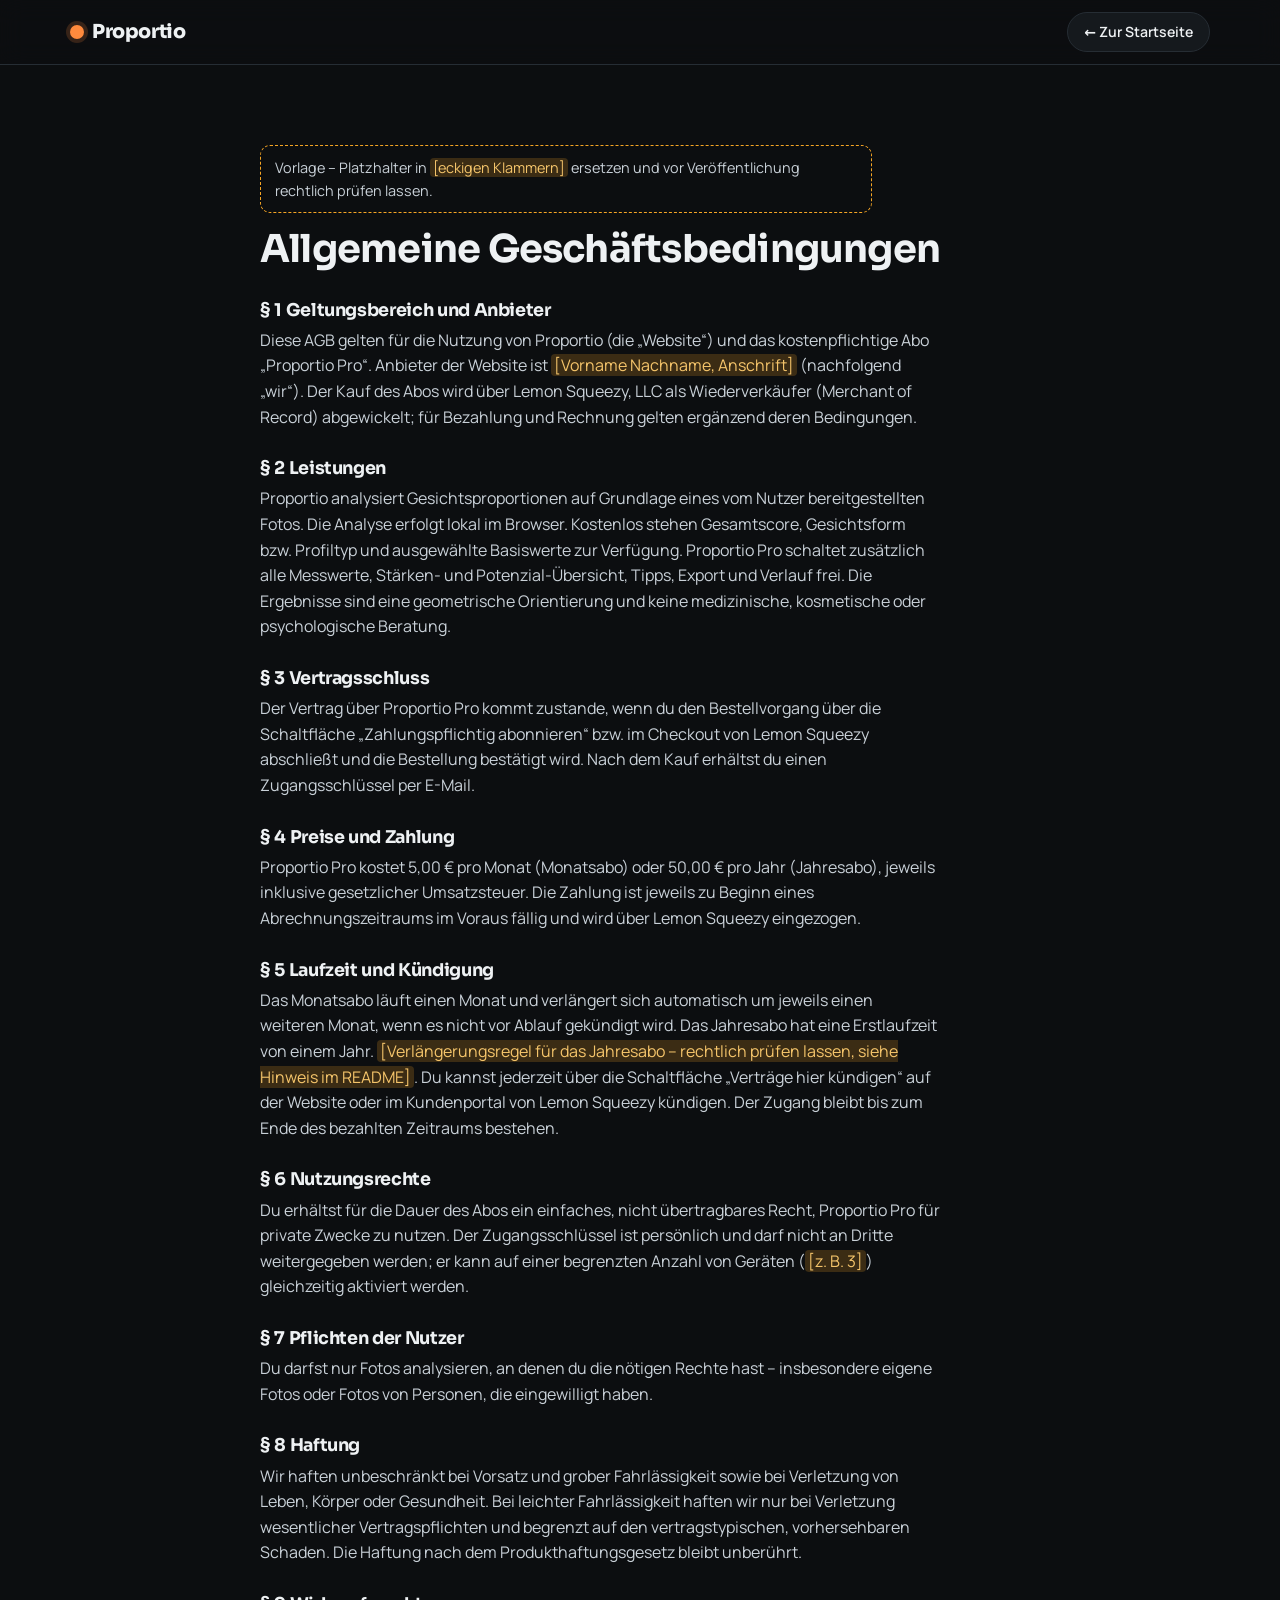
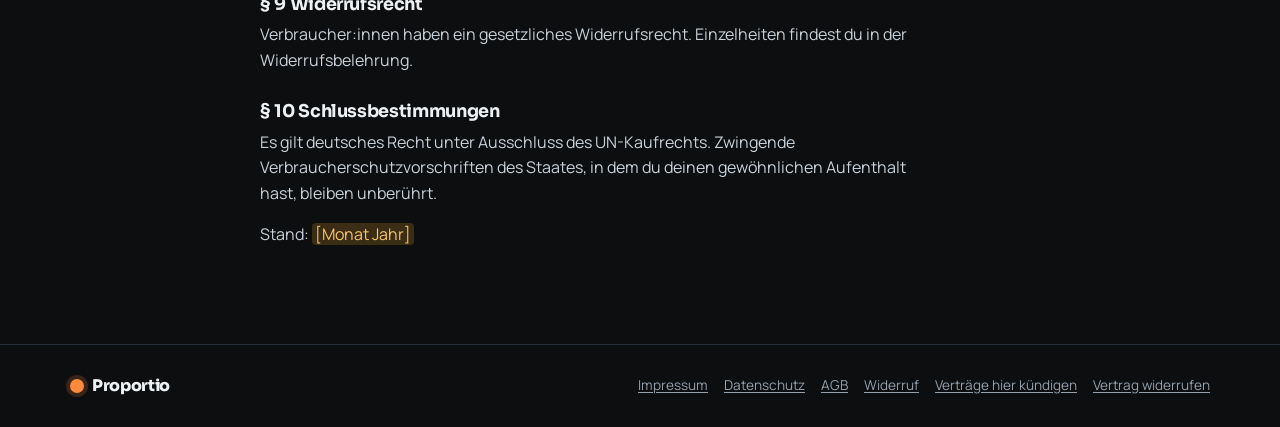
==== agb.html @ af60e33c "Add Pro subscription (5 €/month, 50 €/year) with test mode, legal pages and Pages deploy - Freemium:" ====
<!doctype html>
<html lang="de">
<head>
  <meta charset="utf-8" />
  <meta name="viewport" content="width=device-width, initial-scale=1" />
  <title>Allgemeine Geschäftsbedingungen – Proportio</title>
  <meta name="robots" content="noindex" />
  <link rel="stylesheet" href="assets/fonts.css" />
  <link rel="stylesheet" href="styles.css" />
  <link rel="icon" href="data:image/svg+xml,%3Csvg xmlns='http://www.w3.org/2000/svg' viewBox='0 0 32 32'%3E%3Ccircle cx='16' cy='16' r='14' fill='%23ff8a3d'/%3E%3Cpath d='M10 13h4M18 13h4M12 21q4 3 8 0' stroke='white' stroke-width='2' fill='none' stroke-linecap='round'/%3E%3C/svg%3E" />
</head>
<body>
  <header class="nav">
    <div class="container nav-inner">
      <a class="logo" href="index.html"><span class="logo-dot"></span>Proportio</a>
      <a class="btn btn-ghost btn-sm" href="index.html">← Zur Startseite</a>
    </div>
  </header>
  <main class="section legal">
    <div class="container narrow">
      <p class="legal-draft">Vorlage – Platzhalter in <mark>[eckigen Klammern]</mark> ersetzen und vor Veröffentlichung rechtlich prüfen lassen.</p>
      <h1>Allgemeine Geschäftsbedingungen</h1>

      <h2>§ 1 Geltungsbereich und Anbieter</h2>
      <p>Diese AGB gelten für die Nutzung von Proportio (die „Website“) und das kostenpflichtige Abo „Proportio Pro“. Anbieter der Website ist <mark>[Vorname Nachname, Anschrift]</mark> (nachfolgend „wir“). Der Kauf des Abos wird über Lemon Squeezy, LLC als Wiederverkäufer (Merchant of Record) abgewickelt; für Bezahlung und Rechnung gelten ergänzend deren Bedingungen.</p>
      <h2>§ 2 Leistungen</h2>
      <p>Proportio analysiert Gesichtsproportionen auf Grundlage eines vom Nutzer bereitgestellten Fotos. Die Analyse erfolgt lokal im Browser. Kostenlos stehen Gesamtscore, Gesichtsform bzw. Profiltyp und ausgewählte Basiswerte zur Verfügung. Proportio Pro schaltet zusätzlich alle Messwerte, Stärken- und Potenzial-Übersicht, Tipps, Export und Verlauf frei. Die Ergebnisse sind eine geometrische Orientierung und keine medizinische, kosmetische oder psychologische Beratung.</p>
      <h2>§ 3 Vertragsschluss</h2>
      <p>Der Vertrag über Proportio Pro kommt zustande, wenn du den Bestellvorgang über die Schaltfläche „Zahlungspflichtig abonnieren“ bzw. im Checkout von Lemon Squeezy abschließt und die Bestellung bestätigt wird. Nach dem Kauf erhältst du einen Zugangsschlüssel per E-Mail.</p>
      <h2>§ 4 Preise und Zahlung</h2>
      <p>Proportio Pro kostet 5,00 € pro Monat (Monatsabo) oder 50,00 € pro Jahr (Jahresabo), jeweils inklusive gesetzlicher Umsatzsteuer. Die Zahlung ist jeweils zu Beginn eines Abrechnungszeitraums im Voraus fällig und wird über Lemon Squeezy eingezogen.</p>
      <h2>§ 5 Laufzeit und Kündigung</h2>
      <p>Das Monatsabo läuft einen Monat und verlängert sich automatisch um jeweils einen weiteren Monat, wenn es nicht vor Ablauf gekündigt wird. Das Jahresabo hat eine Erstlaufzeit von einem Jahr. <mark>[Verlängerungsregel für das Jahresabo – rechtlich prüfen lassen, siehe Hinweis im README]</mark>. Du kannst jederzeit über die Schaltfläche „Verträge hier kündigen“ auf der Website oder im Kundenportal von Lemon Squeezy kündigen. Der Zugang bleibt bis zum Ende des bezahlten Zeitraums bestehen.</p>
      <h2>§ 6 Nutzungsrechte</h2>
      <p>Du erhältst für die Dauer des Abos ein einfaches, nicht übertragbares Recht, Proportio Pro für private Zwecke zu nutzen. Der Zugangsschlüssel ist persönlich und darf nicht an Dritte weitergegeben werden; er kann auf einer begrenzten Anzahl von Geräten (<mark>[z. B. 3]</mark>) gleichzeitig aktiviert werden.</p>
      <h2>§ 7 Pflichten der Nutzer</h2>
      <p>Du darfst nur Fotos analysieren, an denen du die nötigen Rechte hast – insbesondere eigene Fotos oder Fotos von Personen, die eingewilligt haben.</p>
      <h2>§ 8 Haftung</h2>
      <p>Wir haften unbeschränkt bei Vorsatz und grober Fahrlässigkeit sowie bei Verletzung von Leben, Körper oder Gesundheit. Bei leichter Fahrlässigkeit haften wir nur bei Verletzung wesentlicher Vertragspflichten und begrenzt auf den vertragstypischen, vorhersehbaren Schaden. Die Haftung nach dem Produkthaftungsgesetz bleibt unberührt.</p>
      <h2>§ 9 Widerrufsrecht</h2>
      <p>Verbraucher:innen haben ein gesetzliches Widerrufsrecht. Einzelheiten findest du in der <a href="widerruf.html">Widerrufsbelehrung</a>.</p>
      <h2>§ 10 Schlussbestimmungen</h2>
      <p>Es gilt deutsches Recht unter Ausschluss des UN-Kaufrechts. Zwingende Verbraucherschutzvorschriften des Staates, in dem du deinen gewöhnlichen Aufenthalt hast, bleiben unberührt.</p>
      <p class="muted">Stand: <mark>[Monat Jahr]</mark></p>
    </div>
  </main>
  <footer class="footer">
    <div class="container footer-inner">
      <span class="logo small"><span class="logo-dot"></span>Proportio</span>
      <nav class="footer-links"><a href="impressum.html">Impressum</a><a href="datenschutz.html">Datenschutz</a><a href="agb.html">AGB</a><a href="widerruf.html">Widerruf</a><a href="index.html#kuendigen">Verträge hier kündigen</a><a href="index.html#widerrufen">Vertrag widerrufen</a></nav>
    </div>
  </footer>
</body>
</html>
---- assets/fonts.css ----
/* Selbst gehostete Schriften (SIL Open Font License 1.1) – keine Verbindung zu Google beim Seitenaufruf */
@font-face { font-family: "Sora"; font-style: normal; font-weight: 600 800; font-display: swap; src: url("fonts/sora.woff2") format("woff2"); }
@font-face { font-family: "Manrope"; font-style: normal; font-weight: 400 700; font-display: swap; src: url("fonts/manrope.woff2") format("woff2"); }
@font-face { font-family: "JetBrains Mono"; font-style: normal; font-weight: 500 700; font-display: swap; src: url("fonts/jetbrains-mono.woff2") format("woff2"); }
---- styles.css ----
[hidden] { display: none !important; }
:root {
  color-scheme: dark;
  /* Layout: Messinstrument – Graphit-Flächen, Orange als Akzent, Türkis für Messlinien, Monospace für Zahlen */
  --bg: #0c0e10;
  --bg-alt: #111417;
  --card: #15191d;
  --card-2: #1b2026;
  --border: #262d34;
  --text: #eef1f3;
  --muted: #95a1ac;
  --primary: #ff8a3d;
  --primary-ink: #1d0e03;
  --primary-2: #2dd4bf;
  --font-display: Sora, "Segoe UI", system-ui, sans-serif;
  --font-body: Manrope, "Segoe UI", system-ui, sans-serif;
  --font-mono: "JetBrains Mono", ui-monospace, SFMono-Regular, Menlo, monospace;
  --good: #22c55e;
  --mid: #eab308;
  --bad: #ef4444;
  --radius: 16px;
}
* { box-sizing: border-box; }
html { scroll-behavior: smooth; }
body {
  margin: 0;
  font-family: var(--font-body);
  background: var(--bg);
  color: var(--text);
  line-height: 1.6;
  -webkit-font-smoothing: antialiased;
}
a { color: inherit; text-decoration: none; }
h1, h2, h3 { line-height: 1.15; margin: 0 0 .5em; font-family: var(--font-display); text-wrap: balance; letter-spacing: -.02em; }
h4 { font-family: var(--font-display); }
p { margin: 0 0 1em; }
.container { width: min(1140px, 100% - 32px); margin-inline: auto; }
.narrow { width: min(760px, 100% - 32px); }
.muted { color: var(--muted); }
.small { font-size: .85rem; }
.grad { color: var(--primary); }

/* NAV */
.nav { position: sticky; top: env(safe-area-inset-top, 0px); z-index: 50; backdrop-filter: blur(12px); background: rgba(12,14,16,.75); border-bottom: 1px solid var(--border); }
.nav-inner { display: flex; align-items: center; justify-content: space-between; height: 64px; gap: 16px; }
.logo { font-family: var(--font-display); font-weight: 800; font-size: 1.2rem; display: inline-flex; align-items: center; gap: 8px; letter-spacing: -.02em; }
.logo.small { font-size: 1rem; }
.logo-dot { width: 14px; height: 14px; border-radius: 50%; background: var(--primary); box-shadow: 0 0 0 4px rgba(255,138,61,.18); }
.nav-links { display: flex; gap: 28px; color: var(--muted); font-size: .95rem; }
.nav-links a:hover { color: var(--text); }
@media (max-width: 760px) { .nav-links { display: none; } }

/* BUTTONS */
.btn { display: inline-flex; align-items: center; justify-content: center; gap: 8px; padding: 12px 22px; border-radius: 999px; font-weight: 600; font-size: .95rem; border: 1px solid transparent; cursor: pointer; transition: transform .15s, box-shadow .15s, background .15s; font-family: inherit; color: var(--text); background: none; }
.btn:hover { transform: translateY(-1px); }
.btn:focus-visible, .tab:focus-visible, .seg-btn:focus-visible, .metric:focus-visible, .step-btn:focus-visible { outline: 2px solid var(--primary); outline-offset: 2px; }
.btn-primary { background: var(--primary); color: var(--primary-ink); box-shadow: 0 6px 24px rgba(255,138,61,.25); }
.btn-primary:hover { box-shadow: 0 8px 32px rgba(255,138,61,.5); }
.btn-ghost { border-color: var(--border); background: var(--card); }
.btn-ghost:hover { border-color: var(--primary); }
.btn-sm { padding: 8px 16px; font-size: .88rem; }
.link-btn { background: none; border: 0; color: var(--muted); cursor: pointer; font: inherit; text-decoration: underline; }

/* HERO */
.hero { padding: 80px 0 60px; background: radial-gradient(800px 400px at 80% 20%, rgba(255,138,61,.18), transparent 60%), radial-gradient(600px 300px at 10% 80%, rgba(34,211,238,.10), transparent 60%); }
.hero-grid { display: grid; grid-template-columns: 1.1fr .9fr; gap: 48px; align-items: center; }
.hero h1 { font-size: clamp(2.2rem, 5vw, 3.6rem); letter-spacing: -.03em; font-weight: 800; }
.lead { font-size: 1.1rem; color: var(--muted); max-width: 560px; }
.pill { display: inline-block; padding: 6px 14px; border-radius: 999px; border: 1px solid var(--border); background: var(--card); color: var(--muted); font-size: .82rem; margin-bottom: 18px; }
.hero-cta { display: flex; gap: 12px; flex-wrap: wrap; margin: 28px 0; }
.hero-stats { list-style: none; padding: 0; margin: 0; display: flex; gap: 36px; }
.hero-stats strong { display: block; font-size: 1.6rem; }
.hero-stats span { color: var(--muted); font-size: .85rem; }
.hero-visual { position: relative; display: grid; place-items: center; }
.face-svg { width: min(340px, 100%); filter: drop-shadow(0 0 40px rgba(255,138,61,.25)); }
.face-svg .guide { stroke: rgba(255,255,255,.12); stroke-dasharray: 4 6; }
.face-svg .feat { fill: none; stroke: #c9c9e0; stroke-width: 2; stroke-linecap: round; }
.face-svg .dot { fill: var(--primary-2); }
.face-svg .pts circle { fill: var(--primary); animation: pulse 2.4s infinite ease-in-out; }
@keyframes pulse { 50% { opacity: .35; } }
.score-chip, .tag-chip { position: absolute; background: var(--card); border: 1px solid var(--border); border-radius: 14px; padding: 10px 14px; box-shadow: 0 10px 30px rgba(0,0,0,.4); }
.score-chip { right: 4%; top: 8%; text-align: center; }
.score-chip span { display: block; color: var(--muted); font-size: .75rem; }
.score-chip strong { font-size: 1.6rem; }
.tag-chip { font-size: .82rem; }
.tag-chip.t1 { left: 0; top: 40%; }
.tag-chip.t2 { right: 0; bottom: 12%; }
@media (max-width: 900px) { .hero-grid { grid-template-columns: 1fr; } .hero-visual { order: -1; } .hero-stats { gap: 22px; } }

/* SECTIONS */
.section { padding: 80px 0; }
.section.alt { background: var(--bg-alt); border-block: 1px solid var(--border); }
.section-title { font-size: clamp(1.7rem, 3.4vw, 2.4rem); text-align: center; margin-bottom: 44px; letter-spacing: -.02em; }
.grid-3 { display: grid; grid-template-columns: repeat(3, 1fr); gap: 20px; }
@media (max-width: 900px) { .grid-3 { grid-template-columns: repeat(2, 1fr); } }
@media (max-width: 600px) { .grid-3 { grid-template-columns: 1fr; } }
.card { background: var(--card); border: 1px solid var(--border); border-radius: var(--radius); padding: 24px; }
.feature .ico { width: 44px; height: 44px; display: grid; place-items: center; border-radius: 12px; background: rgba(255,138,61,.15); color: var(--primary); font-size: 1.3rem; margin-bottom: 14px; }
.feature p, .steps p { color: var(--muted); margin: 0; }
.steps { list-style: none; padding: 0; margin: 0; display: grid; grid-template-columns: repeat(3, 1fr); gap: 20px; }
@media (max-width: 800px) { .steps { grid-template-columns: 1fr; } }
.step-n { display: inline-grid; place-items: center; width: 36px; height: 36px; border-radius: 50%; background: var(--primary); color: var(--primary-ink); font-family: var(--font-mono); font-weight: 700; margin-bottom: 12px; }

/* ANALYZER */
.analyzer { padding: 20px; }
.analyzer-controls { display: flex; justify-content: space-between; align-items: center; gap: 12px; flex-wrap: wrap; margin-bottom: 16px; }
.analyzer-actions { display: flex; gap: 10px; flex-wrap: wrap; }
.seg { display: inline-flex; background: var(--bg); border: 1px solid var(--border); border-radius: 999px; padding: 4px; }
.seg-btn { background: none; border: 0; color: var(--muted); padding: 8px 16px; border-radius: 999px; cursor: pointer; font: inherit; font-weight: 600; font-size: .9rem; }
.seg-btn.active { background: var(--card-2); color: var(--text); box-shadow: inset 0 0 0 1px var(--border); }
.dropzone { border: 2px dashed var(--border); border-radius: 14px; min-height: 240px; display: grid; place-items: center; background: var(--bg); transition: border-color .2s, background .2s; overflow: hidden; }
.dropzone.drag { border-color: var(--primary); background: rgba(255,138,61,.06); }
.dz-empty { text-align: center; padding: 40px 20px; }
.dz-icon { font-size: 2rem; width: 64px; height: 64px; margin: 0 auto 12px; display: grid; place-items: center; border-radius: 50%; background: var(--card); border: 1px solid var(--border); }
.dropzone video { max-width: 100%; max-height: 560px; display: block; transform: scaleX(-1); }
.mode-hint { margin: 0 0 12px; }
.stage-overlay { position: absolute; inset: 0; display: grid; place-content: center; justify-items: center; gap: 12px; background: rgba(12,14,16,.7); backdrop-filter: blur(2px); }
.spinner { width: 42px; height: 42px; border-radius: 50%; border: 4px solid var(--border); border-top-color: var(--primary); animation: spin 0.9s linear infinite; }
@keyframes spin { to { transform: rotate(360deg); } }
.cam-bar, .overlay-toggles { display: flex; gap: 12px; justify-content: center; margin-top: 14px; flex-wrap: wrap; }
.overlay-toggles { color: var(--muted); font-size: .9rem; gap: 20px; }
.overlay-toggles input { accent-color: var(--primary); }
.error { color: var(--bad); text-align: center; margin: 14px 0 0; }

/* RESULTS */
.workspace { scroll-margin-top: 80px; margin-top: 24px; display: grid; grid-template-columns: minmax(0, 0.95fr) minmax(0, 1.05fr); gap: 20px; align-items: start; }
.viewer-col { position: sticky; top: 80px; z-index: 5; }
.results-col { display: grid; gap: 16px; min-width: 0; }
.viewer { padding: 12px; display: grid; gap: 10px; }
.canvas-wrap { position: relative; border-radius: 12px; overflow: hidden; background: #07070c; }
.canvas-wrap canvas { display: block; width: 100%; height: auto; max-height: calc(100vh - 260px); object-fit: contain; margin: 0 auto; touch-action: manipulation; }
.canvas-wrap canvas.placing { cursor: crosshair; }
.viewer-caption { font-size: .9rem; color: var(--muted); min-height: 2.6em; display: flex; align-items: center; gap: 8px; flex-wrap: wrap; padding: 0 4px; }
.viewer-caption strong { color: var(--text); }
.viewer-tools { display: flex; gap: 16px; flex-wrap: wrap; align-items: center; color: var(--muted); font-size: .85rem; padding: 0 4px; }
.viewer-tools input { accent-color: var(--primary); }
.place-bar { display: flex; justify-content: space-between; align-items: center; gap: 12px; background: rgba(255,138,61,.12); border: 1px solid var(--primary); border-radius: 12px; padding: 10px 12px; }
.place-text { display: flex; gap: 12px; align-items: center; }
.place-text strong { display: block; }
.place-text span { color: var(--muted); font-size: .85rem; }
.place-step { flex: none; font-weight: 800; font-size: .85rem; background: var(--primary); color: #fff; border-radius: 999px; padding: 4px 10px; }
.metric { cursor: pointer; transition: border-color .15s, background .15s; }
.metric:hover, .metric.active { border-color: var(--primary); }
.metric.active { background: var(--card-2); box-shadow: 0 0 0 1px var(--primary); }
.info-group { margin: 28px 0 14px; color: var(--muted); font-size: 1rem; text-transform: uppercase; letter-spacing: .08em; }
@media (max-width: 900px) {
  .workspace { grid-template-columns: 1fr; }
  .viewer-col { top: 64px; }
  .viewer { padding: 8px; gap: 6px; }
  .canvas-wrap canvas { width: auto; max-width: 100%; max-height: 40vh; }
  .viewer-tools { font-size: .8rem; gap: 10px; }
  .viewer-caption { min-height: 2.2em; font-size: .82rem; }
}
.results-head { display: flex; gap: 24px; align-items: center; flex-wrap: wrap; }
.ring-wrap { position: relative; width: 120px; height: 120px; flex: none; }
.ring { width: 100%; height: 100%; transform: rotate(-90deg); }
.ring-bg { fill: none; stroke: var(--border); stroke-width: 10; }
.ring-fg { fill: none; stroke: url(#none); stroke: var(--primary); stroke-width: 10; stroke-linecap: round; stroke-dasharray: 326.7; stroke-dashoffset: 326.7; transition: stroke-dashoffset 1.2s ease, stroke .3s; }
.ring-label { position: absolute; inset: 0; display: grid; place-content: center; text-align: center; }
.ring-label strong { font-size: 2.4rem; line-height: 1; }
.ring-label span { color: var(--muted); font-size: .85rem; }
.results-summary { flex: 1; min-width: 240px; }
.sub-scores { display: grid; grid-template-columns: repeat(auto-fit, minmax(150px, 1fr)); gap: 10px; margin: 12px 0 16px; }
.sub { background: var(--bg); border: 1px solid var(--border); border-radius: 12px; padding: 10px 12px; }
.sub span { color: var(--muted); font-size: .8rem; display: block; }
.sub strong { font-size: 1.15rem; }
.results-actions { display: flex; gap: 10px; flex-wrap: wrap; }
.tabs { display: flex; gap: 8px; flex-wrap: wrap; }
.tab { background: var(--card); border: 1px solid var(--border); color: var(--muted); padding: 8px 16px; border-radius: 999px; cursor: pointer; font: inherit; font-size: .9rem; }
.tab.active { color: var(--text); border-color: var(--primary); background: rgba(255,138,61,.12); }
.metrics-grid { display: grid; grid-template-columns: repeat(auto-fill, minmax(240px, 1fr)); gap: 12px; }
.metric { padding: 16px; }
.metric { display: flex; flex-direction: column; gap: 10px; }
.metric-top { display: flex; justify-content: space-between; align-items: baseline; gap: 8px; }
.metric h4 { margin: 0; font-size: 1rem; }
.metric .val { font-size: 1.4rem; font-weight: 700; }
.badge { font-size: .78rem; font-weight: 700; padding: 3px 10px; border-radius: 999px; white-space: nowrap; }
.badge.good { background: rgba(34,197,94,.15); color: var(--good); }
.badge.mid { background: rgba(234,179,8,.15); color: var(--mid); }
.badge.bad { background: rgba(239,68,68,.15); color: var(--bad); }
.scale { position: relative; height: 8px; border-radius: 99px; background: var(--bg); border: 1px solid var(--border); }
.scale .ideal { position: absolute; top: -1px; bottom: -1px; background: rgba(34,197,94,.35); border-radius: 99px; }
.scale .marker { position: absolute; top: 50%; width: 14px; height: 14px; border-radius: 50%; background: var(--text); transform: translate(-50%, -50%); box-shadow: 0 0 0 3px var(--card); }
.scale-legend { display: flex; justify-content: space-between; font-size: .75rem; color: var(--muted); }
.metric p { color: var(--muted); font-size: .9rem; margin: 0; }
.tips ul { margin: 0; padding-left: 20px; display: grid; gap: 8px; }
.tips li strong { color: var(--text); }
.tips li { color: var(--muted); }
.disclaimer { color: var(--muted); font-size: .82rem; text-align: center; max-width: 760px; margin: 0 auto; }

/* HISTORY */
.history { margin-top: 20px; }
.history-head { display: flex; justify-content: space-between; align-items: center; }
.history-list { display: flex; gap: 12px; overflow-x: auto; padding-bottom: 6px; }
.hist-item { flex: none; width: 120px; text-align: center; background: var(--bg); border: 1px solid var(--border); border-radius: 12px; padding: 8px; }
.hist-item img { width: 100%; aspect-ratio: 1; object-fit: cover; border-radius: 8px; }
.hist-item strong { display: block; }
.hist-item span { font-size: .75rem; color: var(--muted); }

/* FAQ */
.faq { background: var(--card); border: 1px solid var(--border); border-radius: 14px; padding: 18px 22px; margin-bottom: 12px; }
.faq summary { cursor: pointer; font-weight: 600; list-style: none; display: flex; justify-content: space-between; }
.faq summary::after { content: "+"; color: var(--primary); font-size: 1.3rem; line-height: 1; }
.faq[open] summary::after { content: "–"; }
.faq p { color: var(--muted); margin: 12px 0 0; }

/* FOOTER */
.footer { border-top: 1px solid var(--border); padding: 28px 0; }
.footer-inner { display: flex; justify-content: space-between; align-items: center; gap: 12px; flex-wrap: wrap; }

/* EXPORT MODAL */
.modal { position: fixed; inset: 0; z-index: 100; background: rgba(0,0,0,.7); display: grid; place-items: center; padding: 16px; }
.modal-box { max-width: 520px; width: 100%; max-height: 90vh; overflow: auto; display: grid; gap: 12px; }
.modal-box img { width: 100%; border-radius: 10px; }

/* ZAHLEN */
.hero-stats strong, .score-chip strong, .ring-label strong, .sub strong, .metric .val, .badge, .scale-legend, .step-count, .cap-val, .place-step, .hist-item strong { font-family: var(--font-mono); font-variant-numeric: tabular-nums; }
.metric .val { font-weight: 600; letter-spacing: -.02em; }

/* BEISPIEL */
.sample-row { display: flex; gap: 10px; align-items: center; justify-content: center; flex-wrap: wrap; margin-top: 14px; }

/* GESICHTSFORM */
.shape-chip { display: grid; gap: 2px; background: var(--bg); border: 1px solid var(--border); border-left: 3px solid var(--primary); border-radius: 10px; padding: 10px 14px; margin: 4px 0 12px; font-size: .88rem; }
.shape-chip strong { font-family: var(--font-display); font-size: 1.05rem; }
.shape-label { font-size: .72rem; text-transform: uppercase; letter-spacing: .1em; color: var(--muted); }
.shape-tip { color: var(--primary-2); }
.shape-chip:empty { display: none; }

/* STÄRKEN / POTENZIAL */
.insights { display: grid; grid-template-columns: 1fr 1fr; gap: 12px; }
@media (max-width: 1100px) { .insights { grid-template-columns: 1fr; } }
.insight { padding: 16px; }
.insight h3 { font-size: 1rem; display: flex; align-items: center; gap: 8px; }
.insight ul { list-style: none; margin: 0; padding: 0; display: grid; gap: 6px; }
.insight li { display: grid; gap: 2px; padding: 8px 10px; border-radius: 10px; color: var(--muted); font-size: .86rem; cursor: pointer; transition: background .15s; }
.insight li:hover, .insight li:focus-visible { background: var(--card-2); outline: none; }
.ins-top { display: flex; justify-content: space-between; gap: 8px; align-items: center; color: var(--text); }
.dot { width: 9px; height: 9px; border-radius: 50%; display: inline-block; }
.dot.good { background: var(--good); } .dot.warn { background: var(--primary); }

/* CAPTION / STEPPER */
.viewer-caption { justify-content: space-between; }
.cap-main { display: flex; flex-wrap: wrap; align-items: center; gap: 6px 10px; min-width: 0; flex: 1; }
.cap-val { color: var(--text); font-weight: 600; }
.cap-ideal { color: var(--muted); font-size: .82rem; }
.stepper { display: inline-flex; align-items: center; gap: 4px; flex: none; }
.step-btn { width: 34px; height: 34px; border-radius: 50%; border: 1px solid var(--border); background: var(--card-2); color: var(--text); font-size: 1.2rem; line-height: 1; cursor: pointer; display: grid; place-items: center; }
.step-btn:hover { border-color: var(--primary); color: var(--primary); }
.step-count { font-size: .8rem; color: var(--muted); min-width: 42px; text-align: center; }
.scan-dot { width: 8px; height: 8px; border-radius: 50%; background: var(--primary-2); box-shadow: 0 0 0 0 rgba(45,212,191,.6); animation: ping 1.2s infinite; }
@keyframes ping { 70% { box-shadow: 0 0 0 10px rgba(45,212,191,0); } 100% { box-shadow: 0 0 0 0 rgba(45,212,191,0); } }

/* ERGEBNISSE EINBLENDEN */
.results-col:not([hidden]) > * { animation: rise .5s ease both; }
.results-col > *:nth-child(2) { animation-delay: .08s; } .results-col > *:nth-child(3) { animation-delay: .14s; } .results-col > *:nth-child(4) { animation-delay: .2s; }
@keyframes rise { from { opacity: 0; transform: translateY(10px); } }
@media (prefers-reduced-motion: reduce) { *, *::before, *::after { animation: none !important; transition: none !important; scroll-behavior: auto !important; } }

/* ===================== ABO / PRO ===================== */
.nav-actions { display: flex; gap: 8px; align-items: center; }
#accountBtn.is-pro { border-color: var(--primary); color: var(--primary); }
@media (max-width: 480px) { .nav-actions .btn-primary { display: none; } }
body:not(.demo) [data-demo-only] { display: none !important; }

/* Preise */
.section-sub { text-align: center; max-width: 620px; margin: -28px auto 28px; }
.billing-toggle { display: flex; width: max-content; margin: 0 auto 28px; }
.save-tag { font-size: .72rem; font-weight: 700; color: var(--primary); margin-left: 4px; }
.plans { display: grid; grid-template-columns: repeat(2, minmax(0, 380px)); gap: 20px; justify-content: center; }
@media (max-width: 760px) { .plans { grid-template-columns: minmax(0, 1fr); } }
.plan { position: relative; display: flex; flex-direction: column; gap: 6px; padding: 28px; }
.plan h3 { font-size: 1.15rem; margin: 0; }
.plan-pro { border-color: var(--primary); box-shadow: 0 0 0 1px var(--primary), 0 24px 60px -24px rgba(255,138,61,.35); }
.plan-badge { position: absolute; top: -12px; right: 20px; background: var(--primary); color: var(--primary-ink); font-size: .75rem; font-weight: 800; padding: 4px 12px; border-radius: 999px; }
.plan-price { margin: 8px 0 0; font-size: 1rem; color: var(--muted); }
.plan-price strong { font-family: var(--font-mono); font-size: 2.4rem; color: var(--text); letter-spacing: -.03em; }
.plan-note { margin: 0 0 8px; font-size: .88rem; color: var(--primary-2); min-height: 1.4em; }
.plan-list { list-style: none; margin: 8px 0 20px; padding: 0; display: grid; gap: 10px; flex: 1; }
.plan-list li { padding-left: 26px; position: relative; font-size: .95rem; }
.plan-list li::before { content: "✓"; position: absolute; left: 0; color: var(--good); font-weight: 800; }
.plan-list li.off { color: var(--muted); opacity: .6; }
.plan-list li.off::before { content: "–"; color: var(--muted); }
.plan-cta { width: 100%; }
.plan-fine { font-size: .78rem; text-align: center; margin: 10px 0 0; }

/* Gesperrte Werte */
.metric.locked { cursor: pointer; position: relative; overflow: hidden; }
.metric.locked:hover { border-color: var(--primary); }
.blurred { filter: blur(7px); user-select: none; opacity: .7; }
.badge.pro { background: rgba(255,138,61,.15); color: var(--primary); letter-spacing: .06em; }
.unlock { display: inline-flex; align-items: center; gap: 6px; color: var(--primary); font-weight: 700; font-size: .85rem; }
.unlock svg { width: 14px; height: 14px; }
.insights { position: relative; }
.insights.locked ul { filter: blur(6px); user-select: none; pointer-events: none; }
.insights.locked::after { content: "Stärken, Potenzial & Tipps mit Pro freischalten"; position: absolute; inset: 0; display: grid; place-items: center; text-align: center; padding: 20px; font-weight: 700; color: var(--text); background: linear-gradient(transparent, rgba(12,14,16,.6) 40%); border-radius: var(--radius); cursor: pointer; }

/* Modals */
.modal { backdrop-filter: blur(4px); }
.pay-box { position: relative; max-width: 460px; gap: 14px; padding: 28px; }
.pay-box h3 { font-size: 1.35rem; margin: 0; }
.pay-box p { margin: 0; }
.pay-box.center { text-align: center; justify-items: center; }
.modal-x { position: absolute; top: 12px; right: 14px; background: none; border: 0; color: var(--muted); font-size: 1.6rem; line-height: 1; cursor: pointer; padding: 4px 8px; border-radius: 8px; }
.modal-x:hover { color: var(--text); background: var(--card-2); }
.test-banner { background: repeating-linear-gradient(-45deg, rgba(245,165,36,.16) 0 10px, rgba(245,165,36,.08) 10px 20px); border: 1px dashed #f5a524; color: #f5c56b; font-weight: 700; font-size: .82rem; text-align: center; padding: 8px; border-radius: 10px; }
.pw-plans { display: grid; gap: 10px; }
.pw-plan { display: flex; gap: 12px; align-items: center; border: 1px solid var(--border); border-radius: 12px; padding: 12px 14px; cursor: pointer; background: var(--bg); }
.pw-plan:has(input:checked) { border-color: var(--primary); box-shadow: 0 0 0 1px var(--primary); }
.pw-plan input { accent-color: var(--primary); width: 18px; height: 18px; }
.pw-plan > span { display: grid; grid-template-columns: 1fr auto; gap: 2px 12px; flex: 1; }
.pw-plan em { font-style: normal; font-family: var(--font-mono); font-weight: 700; }
.pw-plan small { grid-column: 1 / -1; color: var(--muted); }
.checkout { display: grid; gap: 12px; }
.checkout label { display: grid; gap: 6px; font-size: .85rem; color: var(--muted); }
.checkout input:not([type=checkbox]) { font: inherit; color: var(--text); background: var(--bg); border: 1px solid var(--border); border-radius: 10px; padding: 11px 12px; width: 100%; }
.checkout input:focus { outline: 2px solid var(--primary); outline-offset: 1px; }
.checkout input[readonly] { color: var(--muted); font-family: var(--font-mono); }
.checkout-demo { display: grid; gap: 12px; }
.co-row { display: grid; grid-template-columns: 1fr 1fr; gap: 12px; }
.checkout .consent { display: flex; gap: 10px; align-items: flex-start; color: var(--text); font-size: .85rem; }
.consent input { accent-color: var(--primary); margin-top: 3px; width: 16px; height: 16px; flex: none; }
.co-legal a, .footer-links a { color: inherit; text-decoration: underline; text-underline-offset: 2px; }
.co-submit { width: 100%; padding: 14px; font-size: 1rem; }
.co-submit:disabled { opacity: .7; cursor: progress; transform: none; }
.pw-restore { justify-self: center; font-size: .88rem; }
.checkout .error { text-align: left; margin: 0; }
.success-icon { width: 64px; height: 64px; border-radius: 50%; display: grid; place-items: center; font-size: 2rem; font-weight: 800; background: rgba(34,197,94,.15); color: var(--good); }
.key-box { font-family: var(--font-mono); background: var(--bg); border: 1px dashed var(--border); border-radius: 10px; padding: 10px 14px; user-select: all; }
.acct { display: grid; gap: 0; margin: 0; }
.acct div { display: flex; justify-content: space-between; gap: 16px; padding: 10px 0; border-bottom: 1px solid var(--border); font-size: .92rem; }
.acct dt { color: var(--muted); }
.acct dd { margin: 0; text-align: right; font-weight: 600; overflow-wrap: anywhere; }
.acct-actions { display: flex; gap: 12px; flex-wrap: wrap; align-items: center; justify-content: space-between; }
.success-line { color: var(--good); }
#cancelBody { display: grid; gap: 14px; }

/* Toast */
.toast { position: fixed; left: 50%; bottom: calc(24px + env(safe-area-inset-bottom, 0px)); transform: translateX(-50%); z-index: 200; background: var(--card-2); border: 1px solid var(--primary); color: var(--text); padding: 12px 18px; border-radius: 12px; box-shadow: 0 12px 40px rgba(0,0,0,.5); font-weight: 600; max-width: calc(100% - 32px); animation: rise .3s ease both; }

/* Footer */
.footer-links { display: flex; gap: 16px; flex-wrap: wrap; font-size: .85rem; color: var(--muted); }
.footer-links .link-btn { font-size: .85rem; font-weight: 700; color: var(--text); }

/* RECHTSTEXTE */
.legal h1 { font-size: clamp(1.8rem, 4vw, 2.4rem); margin-bottom: 24px; }
.legal h2 { font-size: 1.1rem; margin: 28px 0 8px; }
.legal p { color: #c9d1d8; max-width: 68ch; }
.legal mark { background: rgba(245,165,36,.2); color: #f5c56b; padding: 0 3px; border-radius: 4px; }
.legal-draft { border: 1px dashed #f5a524; color: #f5c56b; padding: 10px 14px; border-radius: 10px; font-size: .9rem; }
.legal-box { background: var(--card); border: 1px solid var(--border); border-radius: 12px; padding: 16px 18px; }
.wd-text { white-space: pre-wrap; font-size: .82rem; margin: 0; }
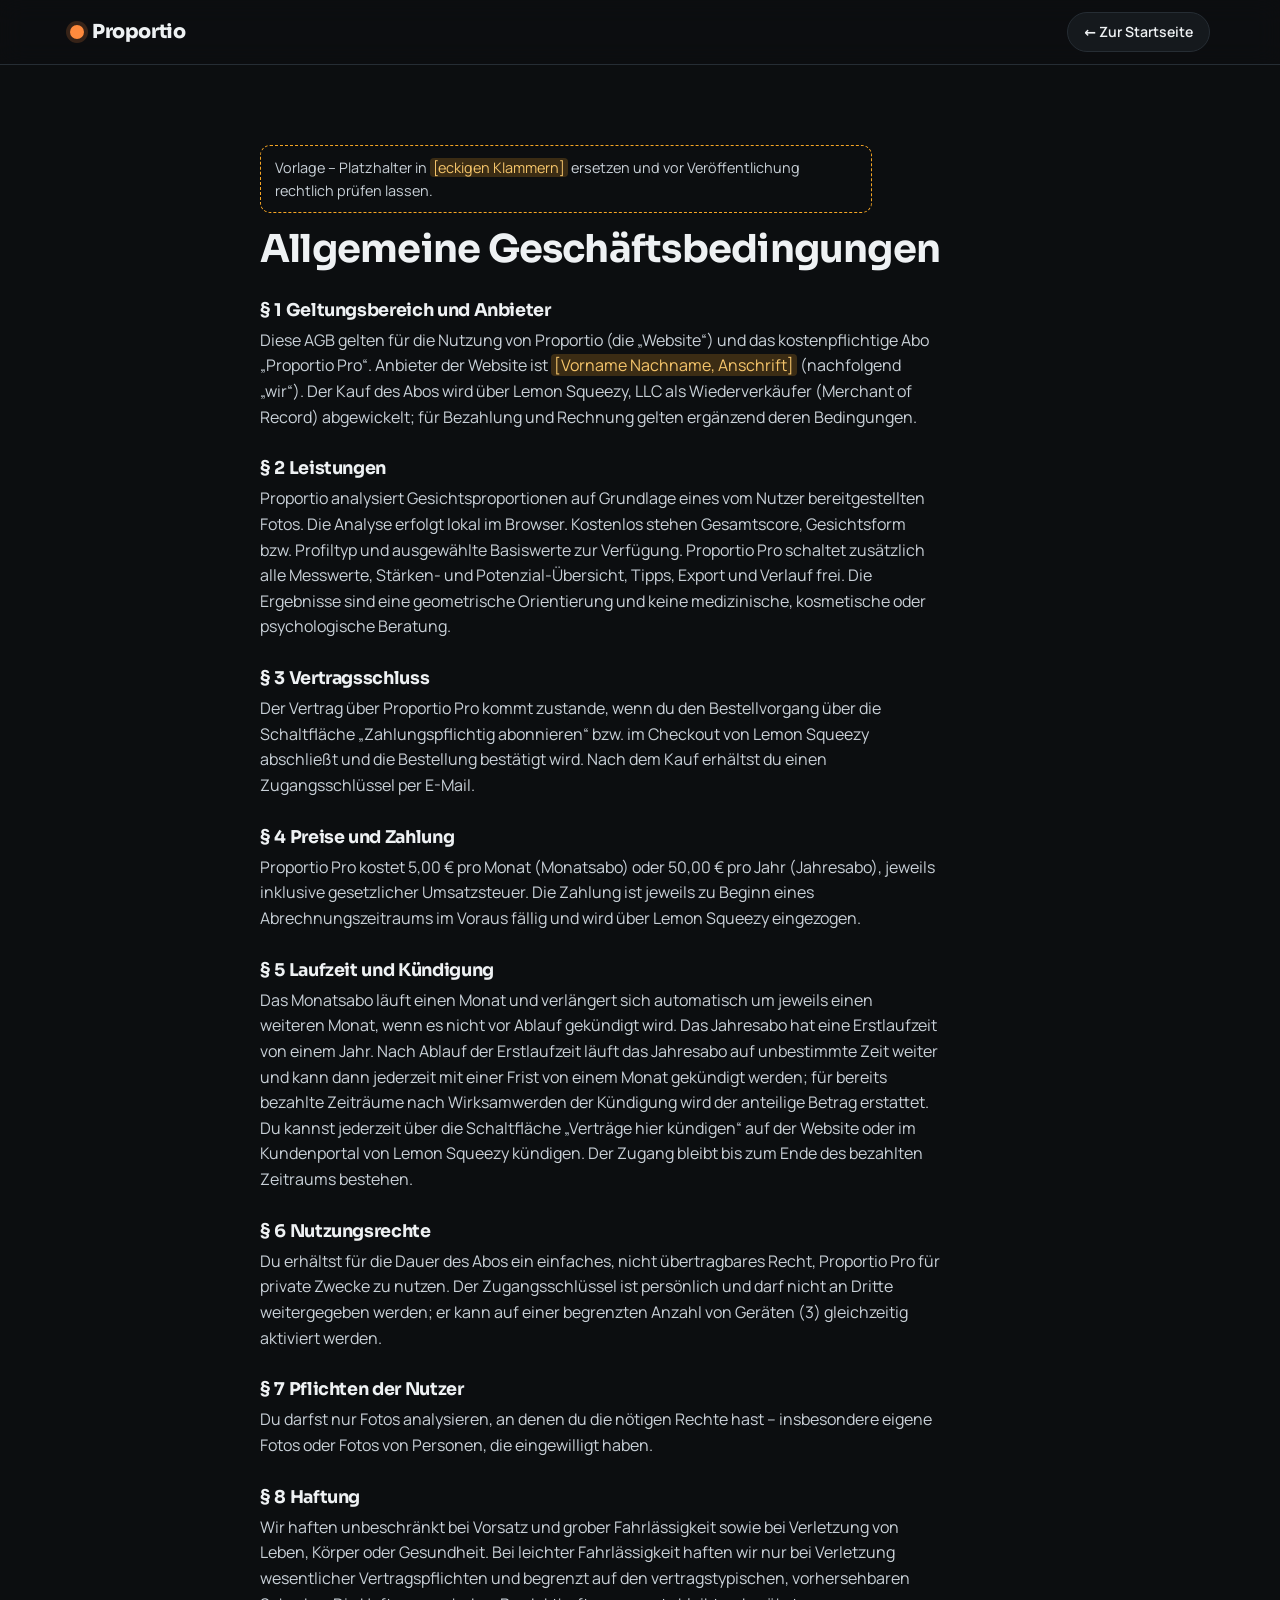
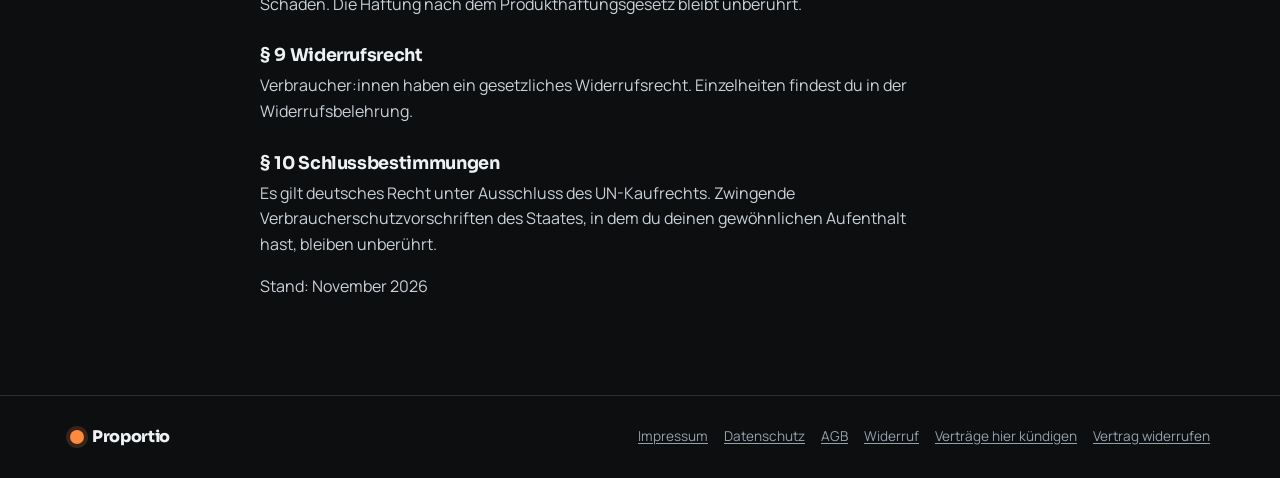
==== commit 95489cd2: "Fill non-personal legal placeholders and let the Pages workflow enable Pages Co-Authored-By: Claude " ====
--- a/agb.html
+++ b/agb.html
@@ -30,9 +30,9 @@
       <h2>§ 4 Preise und Zahlung</h2>
       <p>Proportio Pro kostet 5,00 € pro Monat (Monatsabo) oder 50,00 € pro Jahr (Jahresabo), jeweils inklusive gesetzlicher Umsatzsteuer. Die Zahlung ist jeweils zu Beginn eines Abrechnungszeitraums im Voraus fällig und wird über Lemon Squeezy eingezogen.</p>
       <h2>§ 5 Laufzeit und Kündigung</h2>
-      <p>Das Monatsabo läuft einen Monat und verlängert sich automatisch um jeweils einen weiteren Monat, wenn es nicht vor Ablauf gekündigt wird. Das Jahresabo hat eine Erstlaufzeit von einem Jahr. <mark>[Verlängerungsregel für das Jahresabo – rechtlich prüfen lassen, siehe Hinweis im README]</mark>. Du kannst jederzeit über die Schaltfläche „Verträge hier kündigen“ auf der Website oder im Kundenportal von Lemon Squeezy kündigen. Der Zugang bleibt bis zum Ende des bezahlten Zeitraums bestehen.</p>
+      <p>Das Monatsabo läuft einen Monat und verlängert sich automatisch um jeweils einen weiteren Monat, wenn es nicht vor Ablauf gekündigt wird. Das Jahresabo hat eine Erstlaufzeit von einem Jahr. Nach Ablauf der Erstlaufzeit läuft das Jahresabo auf unbestimmte Zeit weiter und kann dann jederzeit mit einer Frist von einem Monat gekündigt werden; für bereits bezahlte Zeiträume nach Wirksamwerden der Kündigung wird der anteilige Betrag erstattet. Du kannst jederzeit über die Schaltfläche „Verträge hier kündigen“ auf der Website oder im Kundenportal von Lemon Squeezy kündigen. Der Zugang bleibt bis zum Ende des bezahlten Zeitraums bestehen.</p>
       <h2>§ 6 Nutzungsrechte</h2>
-      <p>Du erhältst für die Dauer des Abos ein einfaches, nicht übertragbares Recht, Proportio Pro für private Zwecke zu nutzen. Der Zugangsschlüssel ist persönlich und darf nicht an Dritte weitergegeben werden; er kann auf einer begrenzten Anzahl von Geräten (<mark>[z. B. 3]</mark>) gleichzeitig aktiviert werden.</p>
+      <p>Du erhältst für die Dauer des Abos ein einfaches, nicht übertragbares Recht, Proportio Pro für private Zwecke zu nutzen. Der Zugangsschlüssel ist persönlich und darf nicht an Dritte weitergegeben werden; er kann auf einer begrenzten Anzahl von Geräten (3) gleichzeitig aktiviert werden.</p>
       <h2>§ 7 Pflichten der Nutzer</h2>
       <p>Du darfst nur Fotos analysieren, an denen du die nötigen Rechte hast – insbesondere eigene Fotos oder Fotos von Personen, die eingewilligt haben.</p>
       <h2>§ 8 Haftung</h2>
@@ -41,7 +41,7 @@
       <p>Verbraucher:innen haben ein gesetzliches Widerrufsrecht. Einzelheiten findest du in der <a href="widerruf.html">Widerrufsbelehrung</a>.</p>
       <h2>§ 10 Schlussbestimmungen</h2>
       <p>Es gilt deutsches Recht unter Ausschluss des UN-Kaufrechts. Zwingende Verbraucherschutzvorschriften des Staates, in dem du deinen gewöhnlichen Aufenthalt hast, bleiben unberührt.</p>
-      <p class="muted">Stand: <mark>[Monat Jahr]</mark></p>
+      <p class="muted">Stand: November 2026</p>
     </div>
   </main>
   <footer class="footer">
